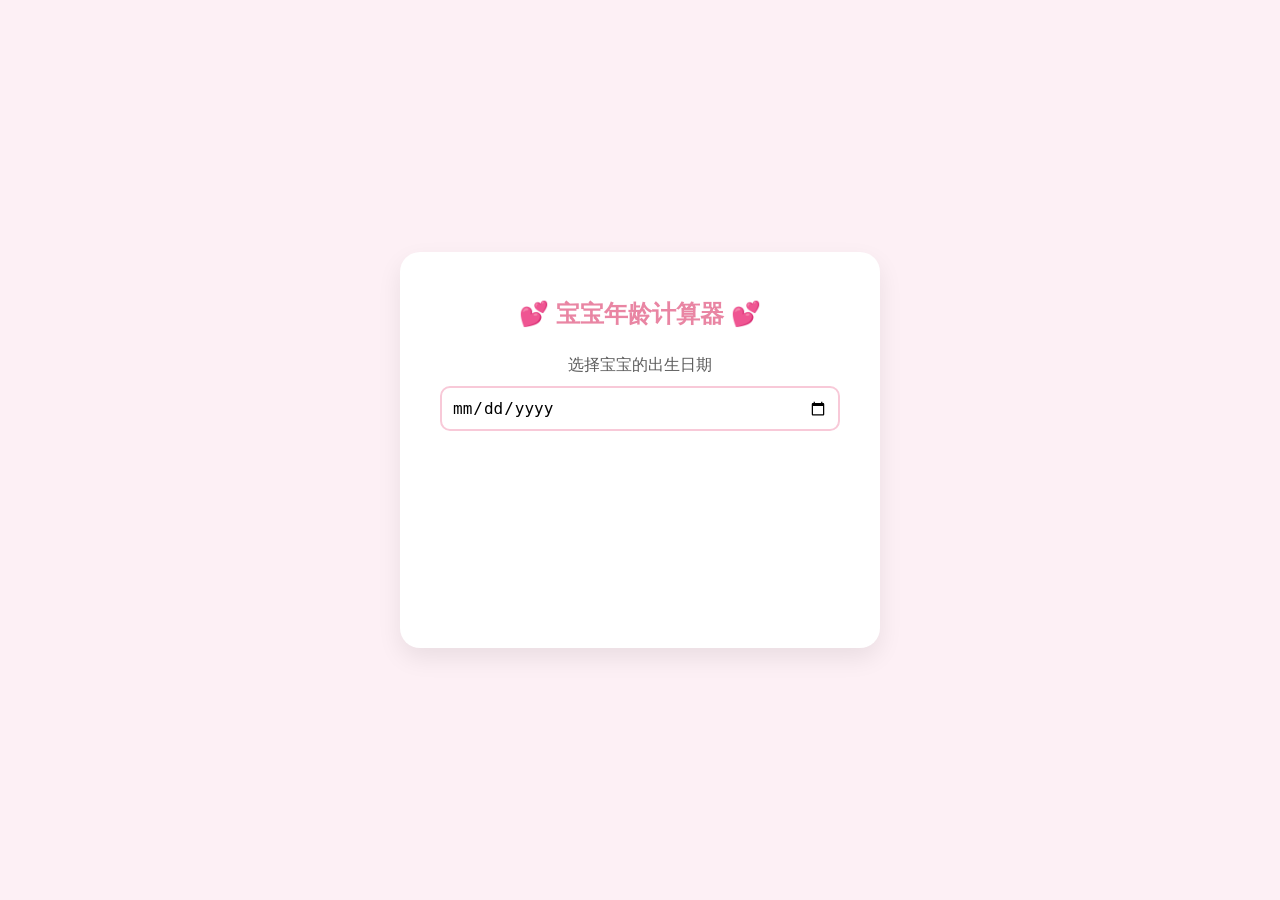
==== projects/baby-age-calculator/index.html @ 2b9a10d1 "chore: update index.html and ensure .gitkeep" ====
<!DOCTYPE html>
<html lang="zh-CN">
<head>
    <meta charset="UTF-8">
    <meta name="viewport" content="width=device-width, initial-scale=1.0">
    <title>宝宝年龄计算器</title>
    <style>
        :root {
            --bg-color: #fdf0f5;
            --primary-color: #f8c9d8;
            --secondary-color: #ffffff;
            --text-color: #5c5c5c;
            --highlight-color: #e985a3;
        }

        body {
            font-family: 'Arial', 'Microsoft YaHei', sans-serif;
            background-color: var(--bg-color);
            display: flex;
            justify-content: center;
            align-items: center;
            height: 100vh;
            margin: 0;
            color: var(--text-color);
        }

        .calculator-container {
            background-color: var(--secondary-color);
            padding: 30px 40px;
            border-radius: 20px;
            box-shadow: 0 10px 25px rgba(0, 0, 0, 0.08);
            text-align: center;
            width: 90%;
            max-width: 400px;
        }

        h1 {
            color: var(--highlight-color);
            font-size: 24px;
            margin-bottom: 25px;
        }

        .input-group {
            margin-bottom: 25px;
        }

        label {
            display: block;
            margin-bottom: 10px;
            font-size: 16px;
        }

        input[type="date"] {
            width: 100%;
            padding: 10px;
            border: 2px solid var(--primary-color);
            border-radius: 10px;
            font-size: 16px;
            box-sizing: border-box;
            cursor: pointer;
            transition: border-color 0.3s;
        }

        input[type="date"]:focus {
            outline: none;
            border-color: var(--highlight-color);
        }

        .result-container {
            background-color: #fffafc;
            border: 1px dashed var(--primary-color);
            border-radius: 15px;
            padding: 20px;
            min-height: 120px;
            display: flex;
            flex-direction: column;
            justify-content: center;
            align-items: center;
            transition: opacity 0.5s;
            opacity: 0;
        }
        
        .result-container.visible {
            opacity: 1;
        }

        .result-text {
            font-size: 18px;
            line-height: 1.6;
        }

        .result-text span {
            font-weight: bold;
            color: var(--highlight-color);
            font-size: 22px;
            margin: 0 4px;
        }
        
        .total-days {
            margin-top: 15px;
            font-size: 16px;
            color: #a0a0a0;
        }
    </style>
</head>
<body>

    <div class="calculator-container">
        <h1>💕 宝宝年龄计算器 💕</h1>
        <div class="input-group">
            <label for="birthdate">选择宝宝的出生日期</label>
            <input type="date" id="birthdate">
        </div>
        <div class="result-container" id="result-container">
            <p id="result-text" class="result-text"></p>
            <p id="total-days-text" class="total-days"></p>
        </div>
    </div>

    <script>
        const birthdateInput = document.getElementById('birthdate');
        const resultContainer = document.getElementById('result-container');
        const resultText = document.getElementById('result-text');
        const totalDaysText = document.getElementById('total-days-text');

        let intervalId = null;

        birthdateInput.addEventListener('change', () => {
            if (intervalId) {
                clearInterval(intervalId);
            }
            if (birthdateInput.value) {
                resultContainer.classList.add('visible');
                calculateAndDisplay(); // 立即计算一次
                intervalId = setInterval(calculateAndDisplay, 1000); // 每秒更新
            } else {
                resultContainer.classList.remove('visible');
                resultText.innerHTML = '';
                totalDaysText.innerHTML = '';
            }
        });

        function calculateAndDisplay() {
            const birthDate = new Date(birthdateInput.value);
            const now = new Date();

            if (isNaN(birthDate.getTime())) return;

            // 1. 计算总天数
            const totalDays = Math.floor((now - birthDate) / (1000 * 60 * 60 * 24));

            // 2. 计算年、月、日
            let years = now.getFullYear() - birthDate.getFullYear();
            let months = now.getMonth() - birthDate.getMonth();
            let days = now.getDate() - birthDate.getDate();

            // 处理日、月为负数的情况（借位）
            if (days < 0) {
                months--;
                // 获取上一个月的天数
                const lastMonth = new Date(now.getFullYear(), now.getMonth(), 0);
                days += lastMonth.getDate();
            }

            if (months < 0) {
                years--;
                months += 12;
            }
            
            // 3. 计算时、分、秒
            let hours = now.getHours() - birthDate.getHours();
            let minutes = now.getMinutes() - birthDate.getMinutes();
            let seconds = now.getSeconds() - birthDate.getSeconds();

            if (seconds < 0) { minutes--; seconds += 60; }
            if (minutes < 0) { hours--; minutes += 60; }
            if (hours < 0) { days--; hours += 24; }


            resultText.innerHTML = `小天使已经诞生<br>
                <span>${years}</span>年 
                <span>${months}</span>月 
                <span>${days}</span>天 <br>
                <span>${hours}</span>小时
                <span>${minutes}</span>分钟
                <span>${seconds}</span>秒
            `;
            totalDaysText.textContent = `(一共是 ${totalDays} 天)`;
        }
        
        // 设置日期选择器的最大值为今天
        const today = new Date();
        const yyyy = today.getFullYear();
        const mm = String(today.getMonth() + 1).padStart(2, '0'); // Months are 0-based
        const dd = String(today.getDate()).padStart(2, '0');
        birthdateInput.max = `${yyyy}-${mm}-${dd}`;

    </script>

</body>
</html>
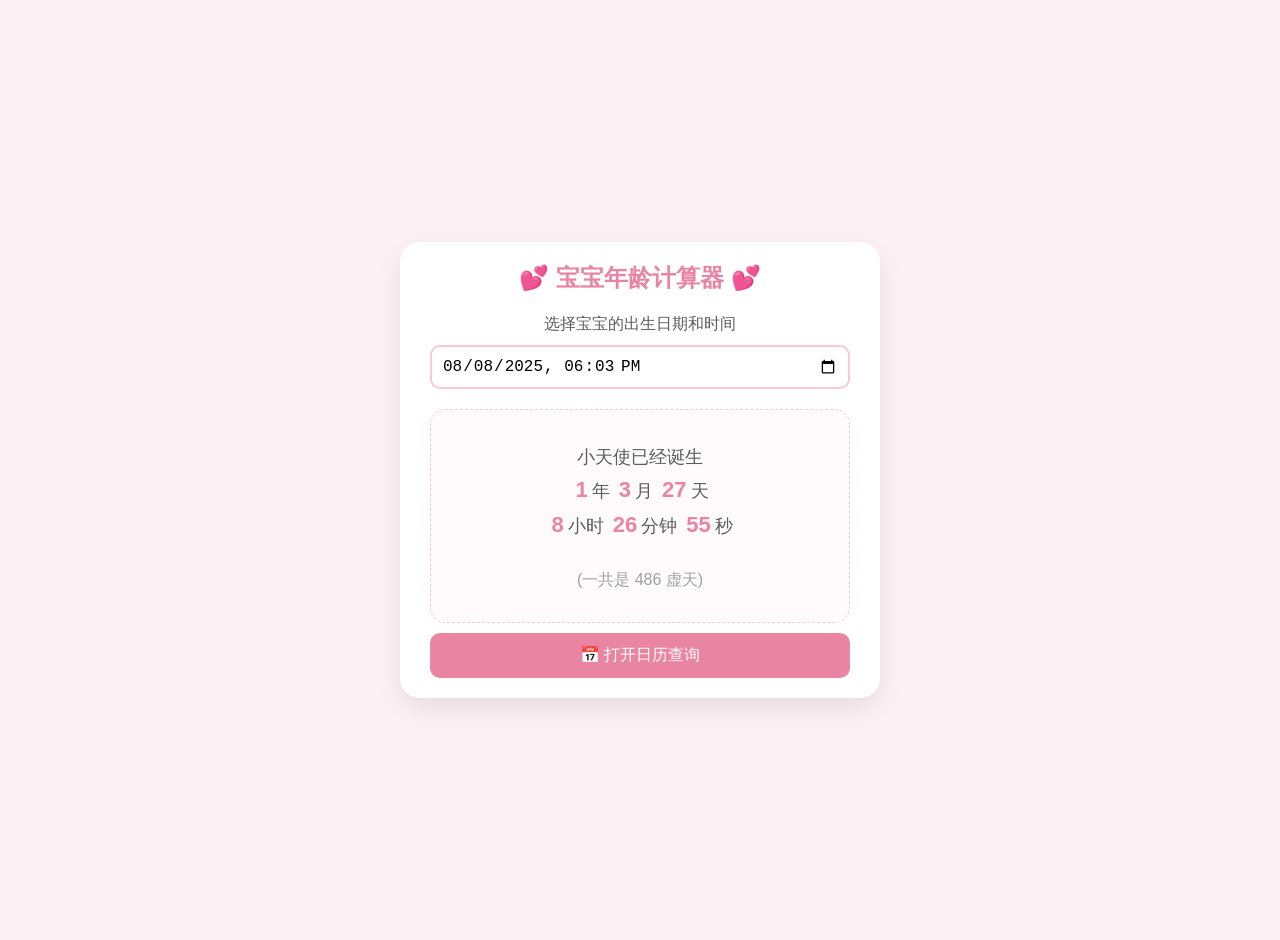
==== commit 6cae9d35: "chore: update index.html and ensure .gitkeep" ====
--- a/projects/baby-age-calculator/index.html
+++ b/projects/baby-age-calculator/index.html
@@ -1,201 +1,535 @@
-<!DOCTYPE html>
+<!doctype html>
 <html lang="zh-CN">
-<head>
-    <meta charset="UTF-8">
-    <meta name="viewport" content="width=device-width, initial-scale=1.0">
-    <title>宝宝年龄计算器</title>
+  <head>
+    <meta charset="UTF-8" />
+    <meta name="viewport" content="width=device-width, initial-scale=1.0" />
+    <title>宝宝年龄计算器 & 日历</title>
     <style>
-        :root {
-            --bg-color: #fdf0f5;
-            --primary-color: #f8c9d8;
-            --secondary-color: #ffffff;
-            --text-color: #5c5c5c;
-            --highlight-color: #e985a3;
-        }
-
-        body {
-            font-family: 'Arial', 'Microsoft YaHei', sans-serif;
-            background-color: var(--bg-color);
-            display: flex;
-            justify-content: center;
-            align-items: center;
-            height: 100vh;
-            margin: 0;
-            color: var(--text-color);
-        }
-
-        .calculator-container {
-            background-color: var(--secondary-color);
-            padding: 30px 40px;
-            border-radius: 20px;
-            box-shadow: 0 10px 25px rgba(0, 0, 0, 0.08);
-            text-align: center;
-            width: 90%;
-            max-width: 400px;
-        }
-
-        h1 {
-            color: var(--highlight-color);
-            font-size: 24px;
-            margin-bottom: 25px;
-        }
-
-        .input-group {
-            margin-bottom: 25px;
-        }
-
-        label {
-            display: block;
-            margin-bottom: 10px;
-            font-size: 16px;
-        }
-
-        input[type="date"] {
-            width: 100%;
-            padding: 10px;
-            border: 2px solid var(--primary-color);
-            border-radius: 10px;
-            font-size: 16px;
-            box-sizing: border-box;
-            cursor: pointer;
-            transition: border-color 0.3s;
-        }
-
-        input[type="date"]:focus {
-            outline: none;
-            border-color: var(--highlight-color);
-        }
-
-        .result-container {
-            background-color: #fffafc;
-            border: 1px dashed var(--primary-color);
-            border-radius: 15px;
-            padding: 20px;
-            min-height: 120px;
-            display: flex;
-            flex-direction: column;
-            justify-content: center;
-            align-items: center;
-            transition: opacity 0.5s;
-            opacity: 0;
-        }
-        
-        .result-container.visible {
-            opacity: 1;
-        }
-
-        .result-text {
-            font-size: 18px;
-            line-height: 1.6;
-        }
-
-        .result-text span {
-            font-weight: bold;
-            color: var(--highlight-color);
-            font-size: 22px;
-            margin: 0 4px;
-        }
-        
-        .total-days {
-            margin-top: 15px;
-            font-size: 16px;
-            color: #a0a0a0;
-        }
+      :root {
+        --bg-color: #fdf0f5;
+        --primary-color: #f8c9d8;
+        --secondary-color: #ffffff;
+        --text-color: #5c5c5c;
+        --highlight-color: #e985a3;
+        --border-color: #fdeef2;
+      }
+
+      body {
+        font-family: "Arial", "Microsoft YaHei", sans-serif;
+        background-color: var(--bg-color);
+        margin: 0;
+        padding: 20px;
+        color: var(--text-color);
+        display: flex;
+        justify-content: center; /* Center the main card */
+        align-items: center;
+        min-height: 100vh;
+      }
+
+      .card {
+        background-color: var(--secondary-color);
+        padding: 20px 30px;
+        border-radius: 20px;
+        box-shadow: 0 10px 25px rgba(0, 0, 0, 0.08);
+        text-align: center;
+        width: 90%;
+        max-width: 420px;
+      }
+
+      h1,
+      h2 {
+        color: var(--highlight-color);
+        margin-top: 0;
+      }
+      h1 {
+        font-size: 24px;
+        margin-bottom: 20px;
+      }
+      h2 {
+        font-size: 20px;
+        margin-bottom: 15px;
+      }
+
+      .input-group {
+        margin-bottom: 20px;
+      }
+      label {
+        display: block;
+        margin-bottom: 10px;
+        font-size: 16px;
+      }
+
+      input[type="datetime-local"] {
+        width: 100%;
+        padding: 10px;
+        border: 2px solid var(--primary-color);
+        border-radius: 10px;
+        font-size: 16px;
+        box-sizing: border-box;
+        cursor: pointer;
+        transition: border-color 0.3s;
+      }
+      input[type="datetime-local"]:focus {
+        outline: none;
+        border-color: var(--highlight-color);
+      }
+
+      .result-container {
+        background-color: #fffafc;
+        border: 1px dashed var(--primary-color);
+        border-radius: 15px;
+        padding: 15px;
+        min-height: 100px;
+        display: flex;
+        flex-direction: column;
+        justify-content: center;
+        align-items: center;
+        transition: opacity 0.5s;
+        opacity: 0;
+      }
+      .result-container.visible {
+        opacity: 1;
+      }
+      .result-text {
+        font-size: 18px;
+        line-height: 1.6;
+      }
+      .result-text span {
+        font-weight: bold;
+        color: var(--highlight-color);
+        font-size: 22px;
+        margin: 0 4px;
+      }
+      .total-days {
+        margin-top: 10px;
+        font-size: 16px;
+        color: #a0a0a0;
+      }
+
+      .action-button {
+        background: var(--highlight-color);
+        color: white;
+        border: none;
+        border-radius: 10px;
+        padding: 12px 20px;
+        font-size: 16px;
+        cursor: pointer;
+        transition: background-color 0.3s;
+        width: 100%;
+        margin-top: 10px;
+      }
+      .action-button:hover {
+        background-color: #d66a8b;
+      }
+
+      /* --- Modal Styles --- */
+      .modal {
+        display: none; /* Hidden by default */
+        position: fixed;
+        z-index: 1000;
+        left: 0;
+        top: 0;
+        width: 100%;
+        height: 100%;
+        overflow: auto;
+        background-color: rgba(0, 0, 0, 0.5);
+        justify-content: center;
+        align-items: center;
+      }
+      .modal-content {
+        position: relative;
+        animation: fadeIn 0.3s;
+      }
+      @keyframes fadeIn {
+        from {
+          opacity: 0;
+          transform: scale(0.9);
+        }
+        to {
+          opacity: 1;
+          transform: scale(1);
+        }
+      }
+
+      .close-button {
+        position: absolute;
+        top: 10px;
+        right: 20px;
+        color: #aaa;
+        font-size: 28px;
+        font-weight: bold;
+        cursor: pointer;
+      }
+      .close-button:hover,
+      .close-button:focus {
+        color: #333;
+      }
+
+      /* --- Calendar Styles --- */
+      #calendar-header {
+        display: flex;
+        justify-content: space-between;
+        align-items: center;
+        margin-bottom: 15px;
+      }
+      #calendar-header button {
+        background: var(--primary-color);
+        color: white;
+        border: none;
+        border-radius: 8px;
+        padding: 5px 12px;
+        font-size: 18px;
+        cursor: pointer;
+        transition: background-color 0.3s;
+      }
+      #calendar-header button:hover {
+        background: var(--highlight-color);
+      }
+      #month-year {
+        font-size: 18px;
+        font-weight: bold;
+        color: var(--highlight-color);
+      }
+
+      #calendar-weekdays {
+        display: grid;
+        grid-template-columns: repeat(7, 1fr);
+        text-align: center;
+        margin-bottom: 10px;
+        font-weight: bold;
+      }
+      #calendar-days {
+        display: grid;
+        grid-template-columns: repeat(7, 1fr);
+        gap: 5px;
+      }
+      .day {
+        padding: 8px 0;
+        border-radius: 8px;
+        cursor: pointer;
+        transition:
+          background-color 0.3s,
+          color 0.3s;
+      }
+      .day:hover {
+        background-color: var(--border-color);
+      }
+      .day.other-month {
+        color: #ccc;
+        cursor: default;
+      }
+      .day.other-month:hover {
+        background-color: transparent;
+      }
+      .day.today {
+        background-color: var(--primary-color);
+        color: white;
+      }
+      .day.selected {
+        background-color: var(--highlight-color);
+        color: white;
+      }
+
+      #calendar-result {
+        margin-top: 15px;
+        padding: 15px;
+        border-radius: 15px;
+        background-color: #f7f9ff;
+        border: 1px dashed #d6deff;
+        min-height: 50px;
+        display: flex;
+        align-items: center;
+        justify-content: center;
+        font-size: 15px;
+        line-height: 1.5;
+      }
     </style>
-</head>
-<body>
-
-    <div class="calculator-container">
-        <h1>💕 宝宝年龄计算器 💕</h1>
-        <div class="input-group">
-            <label for="birthdate">选择宝宝的出生日期</label>
-            <input type="date" id="birthdate">
+  </head>
+  <body>
+    <div class="card">
+      <h1>💕 宝宝年龄计算器 💕</h1>
+      <div class="input-group">
+        <label for="birthdate">选择宝宝的出生日期和时间</label>
+        <input type="datetime-local" id="birthdate" />
+      </div>
+      <div class="result-container" id="result-container">
+        <p id="result-text" class="result-text"></p>
+        <p id="total-days-text" class="total-days"></p>
+      </div>
+      <button id="open-calendar-btn" class="action-button">
+        📅 打开日历查询
+      </button>
+    </div>
+
+    <div id="calendar-modal" class="modal">
+      <div class="modal-content card">
+        <span class="close-button">&times;</span>
+        <h2>📅 日历查询 📅</h2>
+        <div id="calendar-header">
+          <button id="prev-month">‹</button>
+          <div id="month-year"></div>
+          <button id="next-month">›</button>
         </div>
-        <div class="result-container" id="result-container">
-            <p id="result-text" class="result-text"></p>
-            <p id="total-days-text" class="total-days"></p>
+        <div id="calendar-weekdays">
+          <div>日</div>
+          <div>一</div>
+          <div>二</div>
+          <div>三</div>
+          <div>四</div>
+          <div>五</div>
+          <div>六</div>
         </div>
+        <div id="calendar-days"></div>
+        <div id="calendar-result">请先选择生日，再点击日历查询</div>
+      </div>
     </div>
 
     <script>
-        const birthdateInput = document.getElementById('birthdate');
-        const resultContainer = document.getElementById('result-container');
-        const resultText = document.getElementById('result-text');
-        const totalDaysText = document.getElementById('total-days-text');
-
-        let intervalId = null;
-
-        birthdateInput.addEventListener('change', () => {
-            if (intervalId) {
-                clearInterval(intervalId);
-            }
-            if (birthdateInput.value) {
-                resultContainer.classList.add('visible');
-                calculateAndDisplay(); // 立即计算一次
-                intervalId = setInterval(calculateAndDisplay, 1000); // 每秒更新
-            } else {
-                resultContainer.classList.remove('visible');
-                resultText.innerHTML = '';
-                totalDaysText.innerHTML = '';
-            }
-        });
-
-        function calculateAndDisplay() {
-            const birthDate = new Date(birthdateInput.value);
-            const now = new Date();
-
-            if (isNaN(birthDate.getTime())) return;
-
-            // 1. 计算总天数
-            const totalDays = Math.floor((now - birthDate) / (1000 * 60 * 60 * 24));
-
-            // 2. 计算年、月、日
-            let years = now.getFullYear() - birthDate.getFullYear();
-            let months = now.getMonth() - birthDate.getMonth();
-            let days = now.getDate() - birthDate.getDate();
-
-            // 处理日、月为负数的情况（借位）
-            if (days < 0) {
-                months--;
-                // 获取上一个月的天数
-                const lastMonth = new Date(now.getFullYear(), now.getMonth(), 0);
-                days += lastMonth.getDate();
-            }
-
-            if (months < 0) {
-                years--;
-                months += 12;
-            }
-            
-            // 3. 计算时、分、秒
-            let hours = now.getHours() - birthDate.getHours();
-            let minutes = now.getMinutes() - birthDate.getMinutes();
-            let seconds = now.getSeconds() - birthDate.getSeconds();
-
-            if (seconds < 0) { minutes--; seconds += 60; }
-            if (minutes < 0) { hours--; minutes += 60; }
-            if (hours < 0) { days--; hours += 24; }
-
-
-            resultText.innerHTML = `小天使已经诞生<br>
-                <span>${years}</span>年 
-                <span>${months}</span>月 
-                <span>${days}</span>天 <br>
-                <span>${hours}</span>小时
-                <span>${minutes}</span>分钟
-                <span>${seconds}</span>秒
-            `;
-            totalDaysText.textContent = `(一共是 ${totalDays} 天)`;
-        }
-        
-        // 设置日期选择器的最大值为今天
+      // --- DOM Elements ---
+      const birthdateInput = document.getElementById("birthdate");
+      const resultContainer = document.getElementById("result-container");
+      const resultText = document.getElementById("result-text");
+      const totalDaysText = document.getElementById("total-days-text");
+
+      // Modal elements
+      const calendarModal = document.getElementById("calendar-modal");
+      const openCalendarBtn = document.getElementById("open-calendar-btn");
+      const closeBtn = document.querySelector(".close-button");
+
+      // Calendar elements
+      const prevMonthBtn = document.getElementById("prev-month");
+      const nextMonthBtn = document.getElementById("next-month");
+      const monthYearEl = document.getElementById("month-year");
+      const calendarDaysEl = document.getElementById("calendar-days");
+      const calendarResultEl = document.getElementById("calendar-result");
+
+      // --- State ---
+      let realtimeIntervalId = null;
+      let calendarState = {
+        year: new Date().getFullYear(),
+        month: new Date().getMonth(), // 0-11
+        selectedDay: null,
+      };
+
+      // --- Core Calculation Logic ---
+      function calculateAge(startDate, endDate) {
+        if (
+          isNaN(startDate.getTime()) ||
+          isNaN(endDate.getTime()) ||
+          startDate > endDate
+        ) {
+          return null;
+        }
+
+        // Calendar day count for "虚天"
+        const startOfEndDate = new Date(
+          endDate.getFullYear(),
+          endDate.getMonth(),
+          endDate.getDate(),
+        );
+        const startOfStartDate = new Date(
+          startDate.getFullYear(),
+          startDate.getMonth(),
+          startDate.getDate(),
+        );
+        const calendarDayCount =
+          Math.round(
+            (startOfEndDate - startOfStartDate) / (1000 * 60 * 60 * 24),
+          ) + 1;
+
+        // Precise age calculation
+        const totalDays = Math.floor(
+          (endDate - startDate) / (1000 * 60 * 60 * 24),
+        );
+        let years = endDate.getFullYear() - startDate.getFullYear();
+        let months = endDate.getMonth() - startDate.getMonth();
+        let days = endDate.getDate() - startDate.getDate();
+        let hours = endDate.getHours() - startDate.getHours();
+        let minutes = endDate.getMinutes() - startDate.getMinutes();
+        let seconds = endDate.getSeconds() - startDate.getSeconds();
+        if (seconds < 0) {
+          minutes--;
+          seconds += 60;
+        }
+        if (minutes < 0) {
+          hours--;
+          minutes += 60;
+        }
+        if (hours < 0) {
+          days--;
+          hours += 24;
+        }
+        if (days < 0) {
+          months--;
+          const lastMonth = new Date(
+            endDate.getFullYear(),
+            endDate.getMonth(),
+            0,
+          );
+          days += lastMonth.getDate();
+        }
+        if (months < 0) {
+          years--;
+          months += 12;
+        }
+        return {
+          years,
+          months,
+          days,
+          hours,
+          minutes,
+          seconds,
+          totalDays,
+          calendarDayCount,
+        };
+      }
+
+      // --- Real-time Calculator ---
+      function updateRealtimeDisplay() {
+        const birthDate = new Date(birthdateInput.value);
+        const age = calculateAge(birthDate, new Date());
+        if (!age) return;
+        resultText.innerHTML = `小天使已经诞生<br>
+                <span>${age.years}</span>年 <span>${age.months}</span>月 <span>${age.days}</span>天 <br>
+                <span>${age.hours}</span>小时 <span>${age.minutes}</span>分钟 <span>${age.seconds}</span>秒`;
+        totalDaysText.textContent = `(一共是 ${age.calendarDayCount} 虚天)`;
+      }
+
+      birthdateInput.addEventListener("change", () => {
+        // Save to localStorage whenever the date changes
+        localStorage.setItem("savedBirthDate", birthdateInput.value);
+
+        if (realtimeIntervalId) clearInterval(realtimeIntervalId);
+        if (birthdateInput.value) {
+          resultContainer.classList.add("visible");
+          updateRealtimeDisplay();
+          realtimeIntervalId = setInterval(updateRealtimeDisplay, 1000);
+          calendarResultEl.textContent = "请点击日历查询";
+          calendarState.selectedDay = null;
+          renderCalendar();
+        } else {
+          // Clear storage if the input is cleared
+          localStorage.removeItem("savedBirthDate");
+          resultContainer.classList.remove("visible");
+          resultText.innerHTML = "";
+          totalDaysText.innerHTML = "";
+        }
+      });
+
+      // --- Calendar Logic ---
+      function renderCalendar() {
+        const { year, month } = calendarState;
         const today = new Date();
-        const yyyy = today.getFullYear();
-        const mm = String(today.getMonth() + 1).padStart(2, '0'); // Months are 0-based
-        const dd = String(today.getDate()).padStart(2, '0');
-        birthdateInput.max = `${yyyy}-${mm}-${dd}`;
-
+        monthYearEl.textContent = `${year}年 ${month + 1}月`;
+        calendarDaysEl.innerHTML = "";
+        const firstDayOfMonth = new Date(year, month, 1).getDay();
+        const daysInMonth = new Date(year, month + 1, 0).getDate();
+        for (let i = 0; i < firstDayOfMonth; i++) {
+          calendarDaysEl.innerHTML += `<div class="day other-month"></div>`;
+        }
+        for (let i = 1; i <= daysInMonth; i++) {
+          const dayDate = new Date(year, month, i);
+          let classes = "day";
+          if (
+            year === today.getFullYear() &&
+            month === today.getMonth() &&
+            i === today.getDate()
+          ) {
+            classes += " today";
+          }
+          if (
+            calendarState.selectedDay &&
+            dayDate.toDateString() === calendarState.selectedDay.toDateString()
+          ) {
+            classes += " selected";
+          }
+          calendarDaysEl.innerHTML += `<div class="${classes}" data-date="${year}-${month + 1}-${i}">${i}</div>`;
+        }
+      }
+
+      prevMonthBtn.addEventListener("click", () => {
+        calendarState.month--;
+        if (calendarState.month < 0) {
+          calendarState.month = 11;
+          calendarState.year--;
+        }
+        renderCalendar();
+      });
+
+      nextMonthBtn.addEventListener("click", () => {
+        calendarState.month++;
+        if (calendarState.month > 11) {
+          calendarState.month = 0;
+          calendarState.year++;
+        }
+        renderCalendar();
+      });
+
+      calendarDaysEl.addEventListener("click", (e) => {
+        if (
+          !e.target.classList.contains("day") ||
+          e.target.classList.contains("other-month")
+        )
+          return;
+        const birthDate = new Date(birthdateInput.value);
+        if (isNaN(birthDate.getTime())) {
+          calendarResultEl.textContent =
+            "请先在上方选择一个有效的出生日期和时间！";
+          return;
+        }
+        const clickedDateStr = e.target.dataset.date;
+        const clickedDate = new Date(clickedDateStr);
+        const age = calculateAge(birthDate, clickedDate);
+        if (!age) {
+          calendarResultEl.textContent = "查询日期必须在出生日期之后哦！";
+          calendarState.selectedDay = null;
+        } else {
+          calendarResultEl.innerHTML = `<span>${age.years}</span>年 <span>${age.months}</span>月 <span>${age.days}</span>天 (共${age.calendarDayCount}虚天)`;
+          calendarState.selectedDay = clickedDate;
+        }
+        renderCalendar();
+      });
+
+      // --- Modal Control ---
+      openCalendarBtn.addEventListener("click", () => {
+        calendarModal.style.display = "flex";
+      });
+      closeBtn.addEventListener("click", () => {
+        calendarModal.style.display = "none";
+      });
+      window.addEventListener("click", (e) => {
+        if (e.target == calendarModal) {
+          calendarModal.style.display = "none";
+        }
+      });
+
+      // --- Initial Setup ---
+      function initialize() {
+        // Set max date for input
+        const nowForMax = new Date();
+        nowForMax.setMinutes(
+          nowForMax.getMinutes() - nowForMax.getTimezoneOffset(),
+        );
+        birthdateInput.max = nowForMax.toISOString().slice(0, 16);
+
+        // Render calendar
+        renderCalendar();
+
+        // Load saved birthdate from localStorage or set a default
+        const savedBirthDate = localStorage.getItem("savedBirthDate");
+        if (savedBirthDate) {
+          birthdateInput.value = savedBirthDate;
+        } else {
+          birthdateInput.value = "2025-08-08T18:03";
+        }
+
+        // Trigger calculation if there's a value
+        if (birthdateInput.value) {
+          birthdateInput.dispatchEvent(new Event("change"));
+        }
+      }
+
+      initialize();
     </script>
-
-</body>
+  </body>
 </html>
